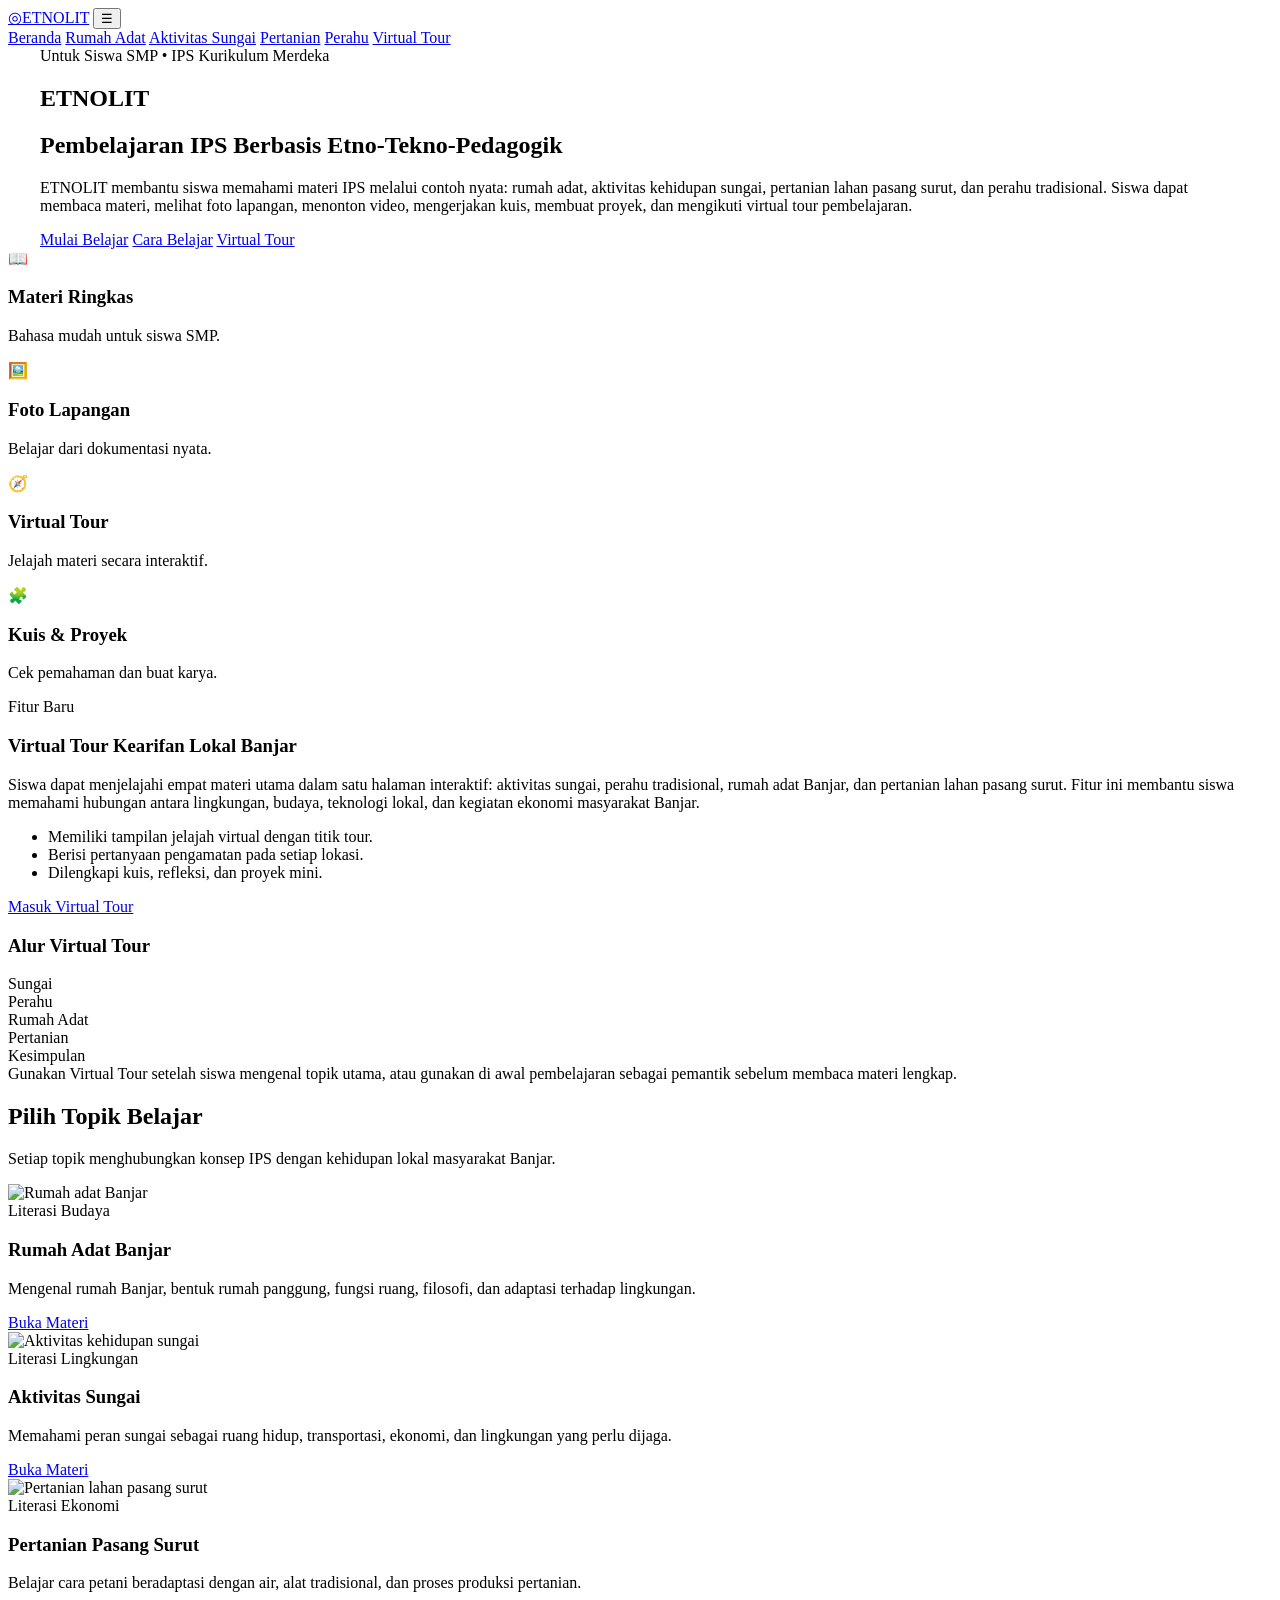
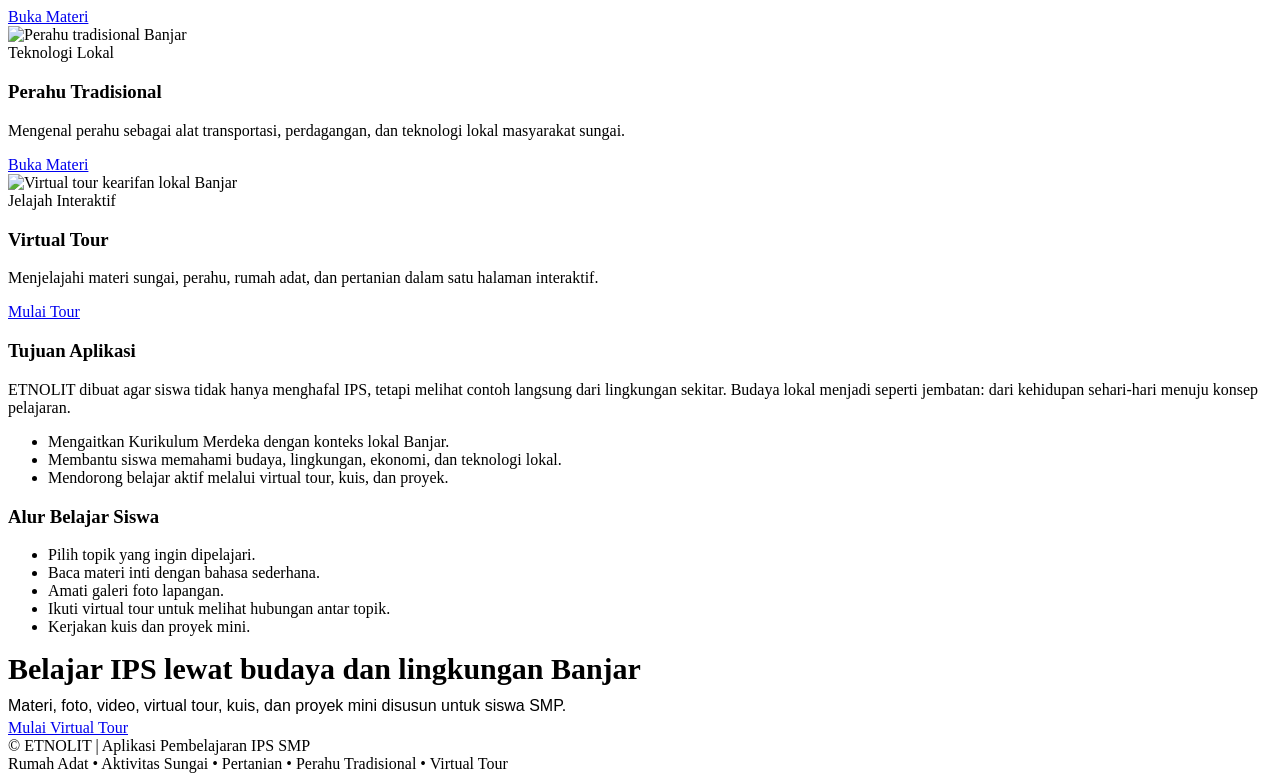
==== index.html @ 30f55ff5 "Add files via upload" ====
<!doctype html>
<html lang="id" style="--hero-img:url('assets/bjm.jpg');">
<head>
  <meta charset="utf-8">
  <meta name="viewport" content="width=device-width,initial-scale=1">
  <meta name="description" content="ETNOLIT adalah aplikasi pembelajaran IPS SMP berbasis Kurikulum Merdeka yang mengintegrasikan kearifan lokal Banjar.">
  <title>Beranda | ETNOLIT</title>
  <link rel="stylesheet" href="style.css">
</head>
<body>

<header class="topbar">
  <div class="container nav">
    <a class="logo" href="index.html"><span class="logo-mark">◎</span><span>ETNOLIT</span></a>
    <button class="mobile-toggle" aria-label="Buka menu">☰</button>
    <nav class="menu">
      <a class="active" href="index.html">Beranda</a>
      <a href="rumah-adat.html">Rumah Adat</a>
      <a href="aktivitas-sungai.html">Aktivitas Sungai</a>
      <a href="pertanian.html">Pertanian</a>
      <a href="perahu.html">Perahu</a>
      <a href="virtual-tour.html">Virtual Tour</a>
    </nav>
  </div>
</header>


<main>
  <section class="hero">
    <video autoplay muted loop playsinline id="hero-video-bg" style="
      position:absolute;
      top:0;
      left:0;
      width:100%;
      height:100%;
      object-fit:cover;
      z-index:1;
    ">
      <source src="assets/video/banjarmasin.mp4" type="video/mp4">
    </video>

    <div class="container hero-content" style="position:relative; z-index:2; padding-left:32px; padding-right:32px; text-align:left;">
      <span class="badge">Untuk Siswa SMP • IPS Kurikulum Merdeka</span>
      <h1>ETNOLIT</h1>
      <h2>Pembelajaran IPS Berbasis Etno-Tekno-Pedagogik</h2>
      <p>
        ETNOLIT membantu siswa memahami materi IPS melalui contoh nyata:
        rumah adat, aktivitas kehidupan sungai, pertanian lahan pasang surut, dan perahu tradisional.
        Siswa dapat membaca materi, melihat foto lapangan, menonton video, mengerjakan kuis,
        membuat proyek, dan mengikuti virtual tour pembelajaran.
      </p>
      <div class="actions">
        <a class="btn orange" href="#topik">Mulai Belajar</a>
        <a class="btn blue" href="#cara">Cara Belajar</a>
        <a class="btn orange" href="virtual-tour.html">Virtual Tour</a>
      </div>
    </div>
  </section>

  <section class="strip" id="cara">
    <div class="container features">
      <article class="feature">
        <div class="feature-icon">📖</div>
        <div>
          <h3>Materi Ringkas</h3>
          <p>Bahasa mudah untuk siswa SMP.</p>
        </div>
      </article>

      <article class="feature">
        <div class="feature-icon">🖼️</div>
        <div>
          <h3>Foto Lapangan</h3>
          <p>Belajar dari dokumentasi nyata.</p>
        </div>
      </article>

      <article class="feature">
        <div class="feature-icon">🧭</div>
        <div>
          <h3>Virtual Tour</h3>
          <p>Jelajah materi secara interaktif.</p>
        </div>
      </article>

      <article class="feature">
        <div class="feature-icon">🧩</div>
        <div>
          <h3>Kuis & Proyek</h3>
          <p>Cek pemahaman dan buat karya.</p>
        </div>
      </article>
    </div>
  </section>


  <section class="section">
    <div class="container grid-2">
      <div class="box">
        <span class="badge">Fitur Baru</span>
        <h3>Virtual Tour Kearifan Lokal Banjar</h3>
        <p>
          Siswa dapat menjelajahi empat materi utama dalam satu halaman interaktif:
          aktivitas sungai, perahu tradisional, rumah adat Banjar, dan pertanian lahan pasang surut.
          Fitur ini membantu siswa memahami hubungan antara lingkungan, budaya, teknologi lokal,
          dan kegiatan ekonomi masyarakat Banjar.
        </p>
        <ul>
          <li>Memiliki tampilan jelajah virtual dengan titik tour.</li>
          <li>Berisi pertanyaan pengamatan pada setiap lokasi.</li>
          <li>Dilengkapi kuis, refleksi, dan proyek mini.</li>
        </ul>
        <a class="btn orange" href="virtual-tour.html">Masuk Virtual Tour</a>
      </div>

      <div class="box">
        <h3>Alur Virtual Tour</h3>
        <div class="concept-flow">
          <div class="flow-step">Sungai</div>
          <div class="flow-step">Perahu</div>
          <div class="flow-step">Rumah Adat</div>
          <div class="flow-step">Pertanian</div>
          <div class="flow-step">Kesimpulan</div>
        </div>
        <div class="ref-box">
          Gunakan Virtual Tour setelah siswa mengenal topik utama, atau gunakan di awal pembelajaran
          sebagai pemantik sebelum membaca materi lengkap.
        </div>
      </div>
    </div>
  </section>


  <section class="section" id="topik">
    <div class="container">
      <div class="section-title"><h2>Pilih Topik Belajar</h2><span class="line"></span></div>
      <p class="lead">Setiap topik menghubungkan konsep IPS dengan kehidupan lokal masyarakat Banjar.</p>

      <div class="grid-4">
        <article class="card">
          <img src="assets/rumah/rumah_29.jpg" alt="Rumah adat Banjar">
          <div class="card-body">
            <span class="badge">Literasi Budaya</span>
            <h3>Rumah Adat Banjar</h3>
            <p>Mengenal rumah Banjar, bentuk rumah panggung, fungsi ruang, filosofi, dan adaptasi terhadap lingkungan.</p>
            <a class="btn small orange" href="rumah-adat.html">Buka Materi</a>
          </div>
        </article>

        <article class="card">
          <img src="assets/sungai/sungai_07.jpeg" alt="Aktivitas kehidupan sungai">
          <div class="card-body">
            <span class="badge">Literasi Lingkungan</span>
            <h3>Aktivitas Sungai</h3>
            <p>Memahami peran sungai sebagai ruang hidup, transportasi, ekonomi, dan lingkungan yang perlu dijaga.</p>
            <a class="btn small blue" href="aktivitas-sungai.html">Buka Materi</a>
          </div>
        </article>

        <article class="card">
          <img src="assets/pertanian/pertanian_05.jpg" alt="Pertanian lahan pasang surut">
          <div class="card-body">
            <span class="badge">Literasi Ekonomi</span>
            <h3>Pertanian Pasang Surut</h3>
            <p>Belajar cara petani beradaptasi dengan air, alat tradisional, dan proses produksi pertanian.</p>
            <a class="btn small green" href="pertanian.html">Buka Materi</a>
          </div>
        </article>

        <article class="card">
          <img src="assets/perahu/perahu_16.jpg" alt="Perahu tradisional Banjar">
          <div class="card-body">
            <span class="badge">Teknologi Lokal</span>
            <h3>Perahu Tradisional</h3>
            <p>Mengenal perahu sebagai alat transportasi, perdagangan, dan teknologi lokal masyarakat sungai.</p>
            <a class="btn small orange" href="perahu.html">Buka Materi</a>
          </div>
        </article>

        <article class="card">
          <img src="assets/sungai/sungai_01.jpg" alt="Virtual tour kearifan lokal Banjar">
          <div class="card-body">
            <span class="badge">Jelajah Interaktif</span>
            <h3>Virtual Tour</h3>
            <p>Menjelajahi materi sungai, perahu, rumah adat, dan pertanian dalam satu halaman interaktif.</p>
            <a class="btn small blue" href="virtual-tour.html">Mulai Tour</a>
          </div>
        </article>
      </div>
    </div>
  </section>


  <section class="section">
    <div class="container grid-2">
      <div class="box">
        <h3>Tujuan Aplikasi</h3>
        <p>
          ETNOLIT dibuat agar siswa tidak hanya menghafal IPS, tetapi melihat contoh langsung dari
          lingkungan sekitar. Budaya lokal menjadi seperti jembatan: dari kehidupan sehari-hari
          menuju konsep pelajaran.
        </p>
        <ul>
          <li>Mengaitkan Kurikulum Merdeka dengan konteks lokal Banjar.</li>
          <li>Membantu siswa memahami budaya, lingkungan, ekonomi, dan teknologi lokal.</li>
          <li>Mendorong belajar aktif melalui virtual tour, kuis, dan proyek.</li>
        </ul>
      </div>

      <div class="box">
        <h3>Alur Belajar Siswa</h3>
        <ul>
          <li>Pilih topik yang ingin dipelajari.</li>
          <li>Baca materi inti dengan bahasa sederhana.</li>
          <li>Amati galeri foto lapangan.</li>
          <li>Ikuti virtual tour untuk melihat hubungan antar topik.</li>
          <li>Kerjakan kuis dan proyek mini.</li>
        </ul>
      </div>
    </div>
  </section>
</main>


<section class="footer-cta">
  <div class="container">
    <div>
      <h2 style="margin:0 0 6px;font-size:30px">Belajar IPS lewat budaya dan lingkungan Banjar</h2>
      <p style="margin:0;font:16px/1.7 Arial,sans-serif">
        Materi, foto, video, virtual tour, kuis, dan proyek mini disusun untuk siswa SMP.
      </p>
    </div>
    <a class="btn orange" href="virtual-tour.html">Mulai Virtual Tour</a>
  </div>
</section>

<footer class="footer">
  <div class="container">
    <div>© <span data-year></span> ETNOLIT | Aplikasi Pembelajaran IPS SMP</div>
    <div>Rumah Adat • Aktivitas Sungai • Pertanian • Perahu Tradisional • Virtual Tour</div>
  </div>
</footer>

<script src="script.js"></script>
</body>
</html>
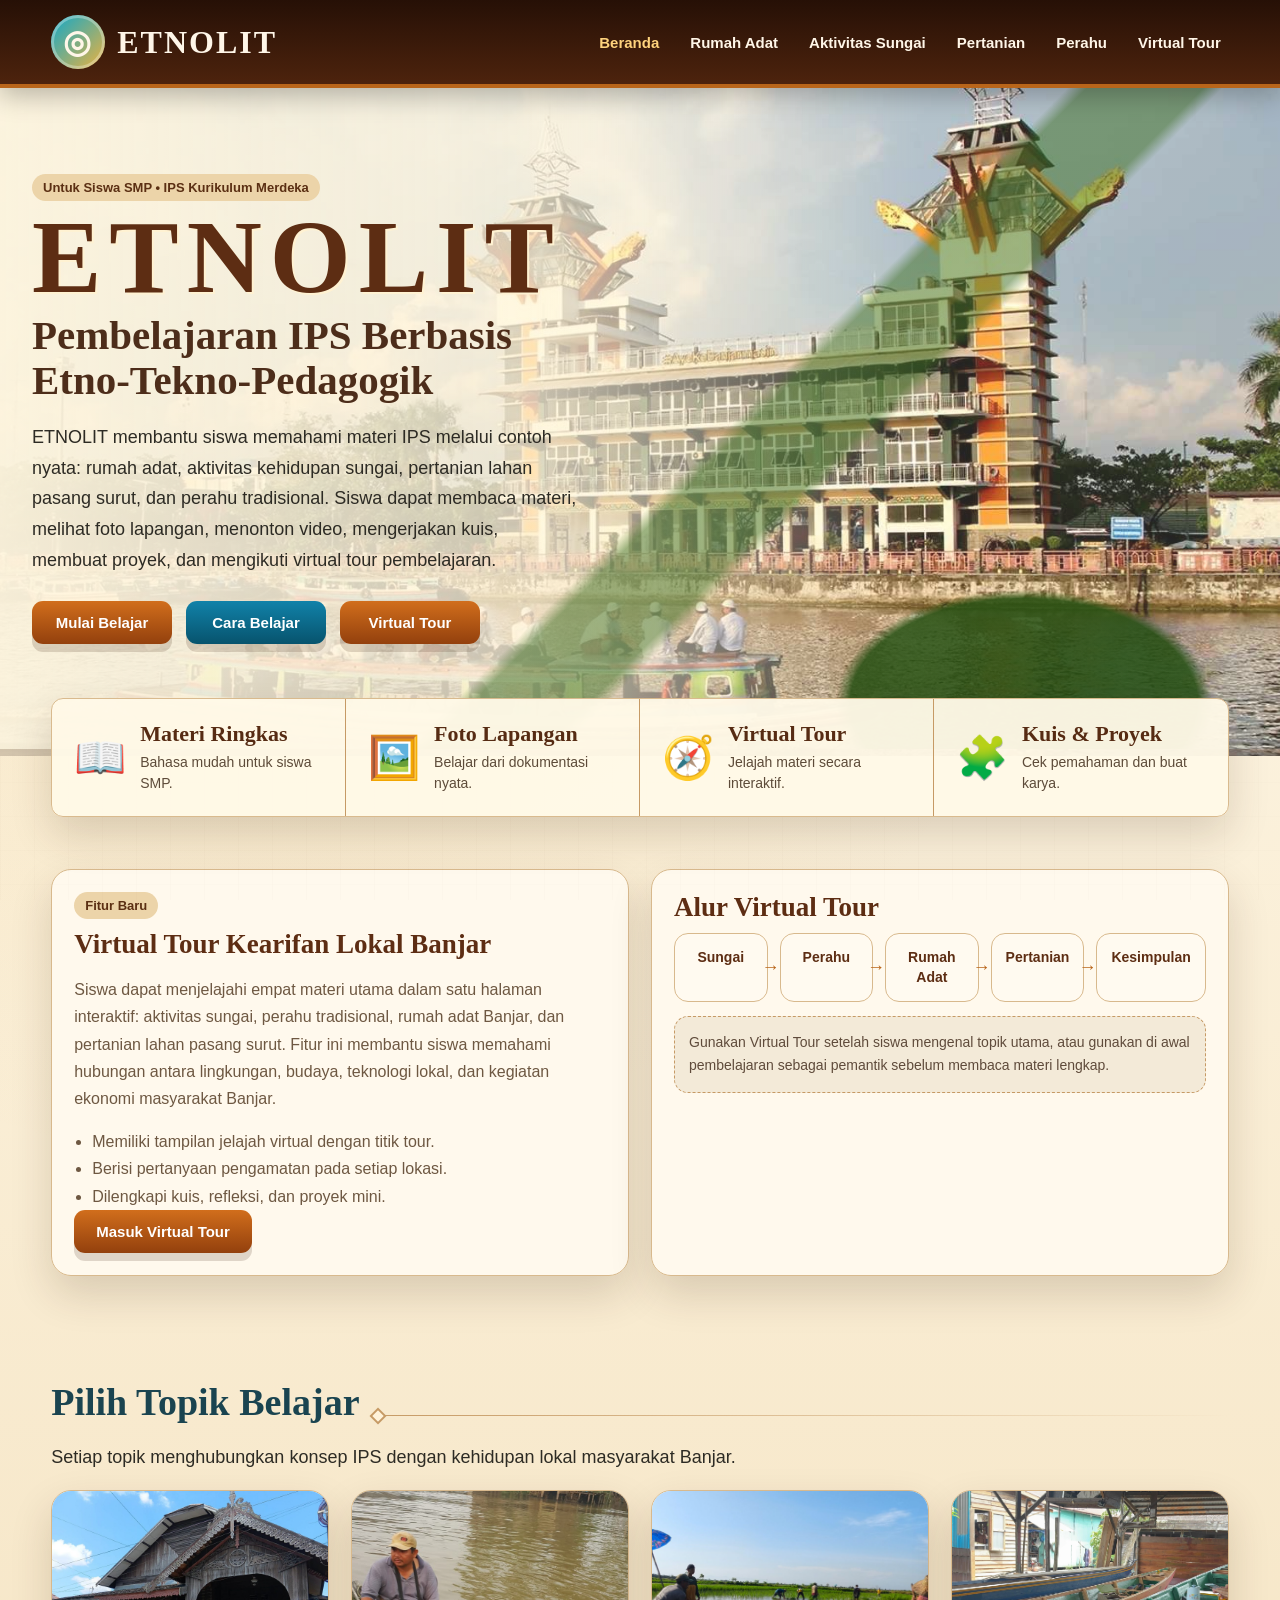
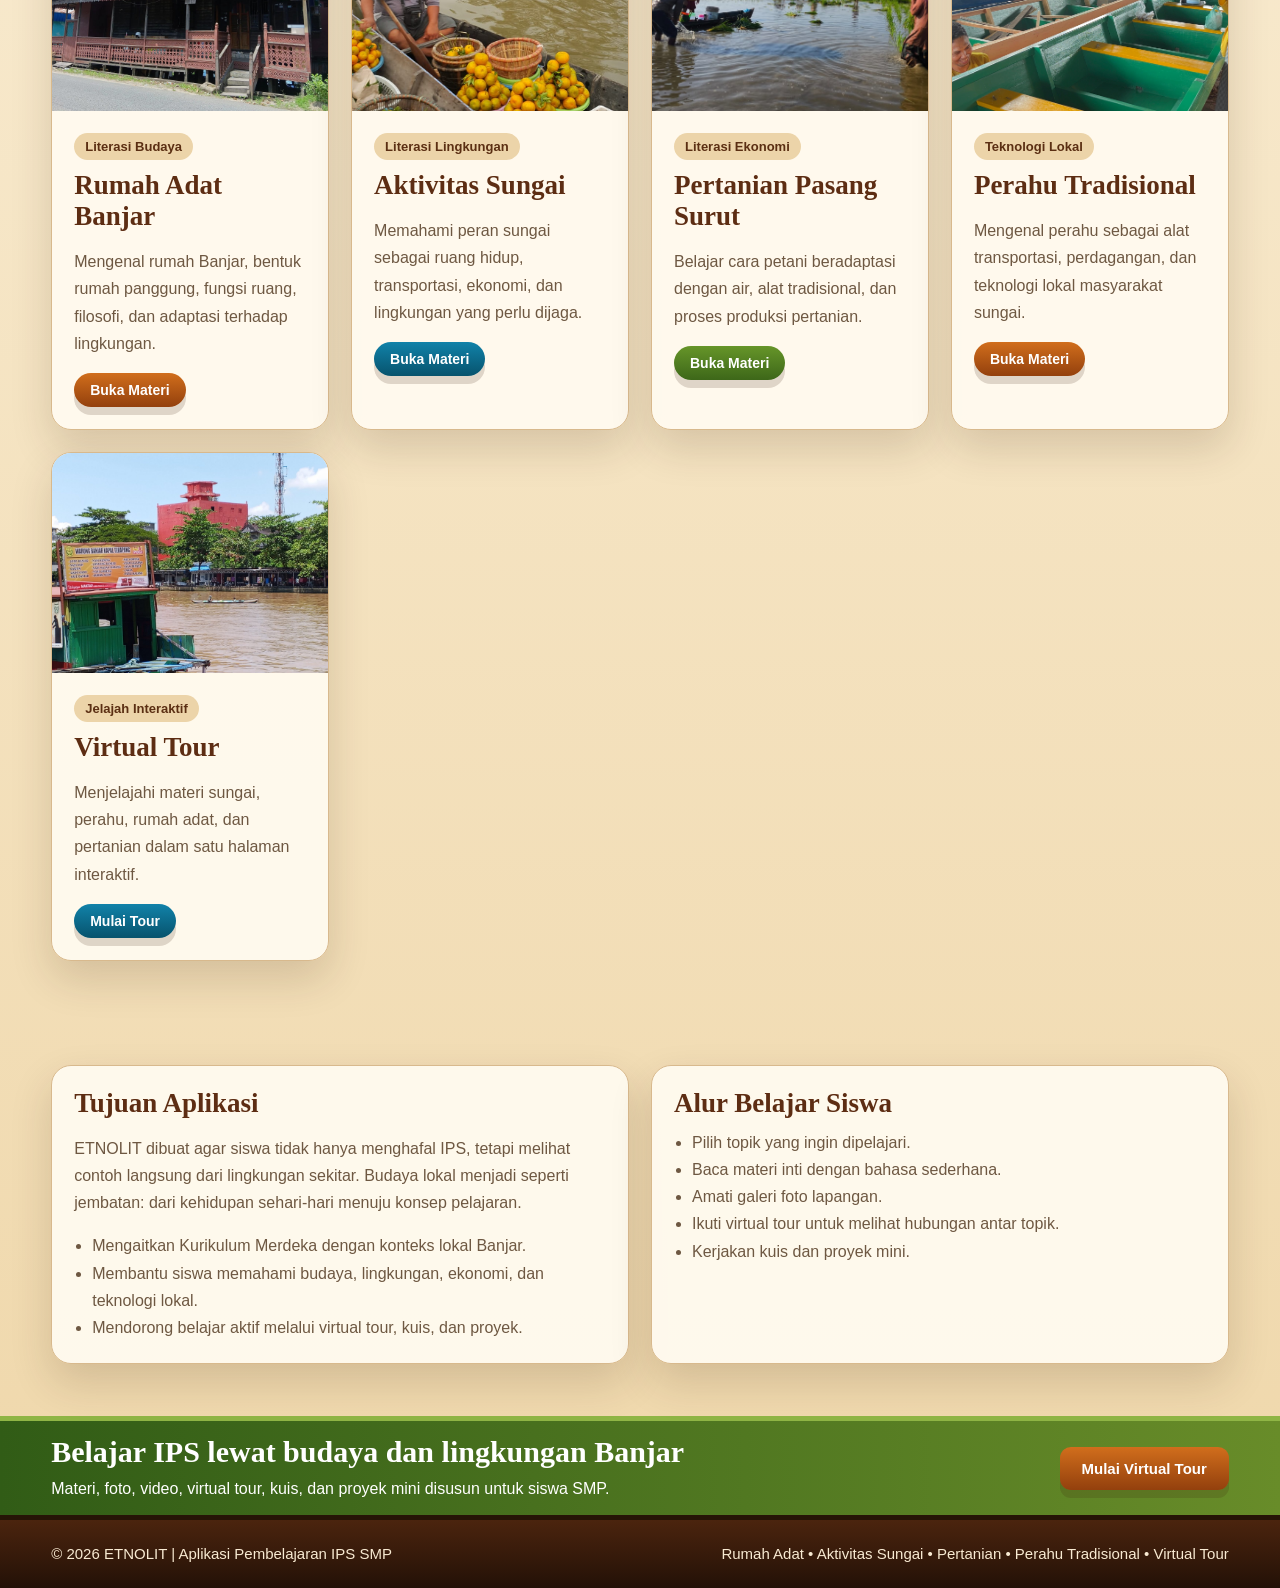
==== commit ac464cec: "Update index.html" ====
--- a/index.html
+++ b/index.html
@@ -1,5 +1,5 @@
 <!doctype html>
-<html lang="id" style="--hero-img:url('assets/bjm.jpg');">
+<html lang="id" style="--hero-img:url('bjm.jpg');">
 <head>
   <meta charset="utf-8">
   <meta name="viewport" content="width=device-width,initial-scale=1">
@@ -36,7 +36,7 @@
       object-fit:cover;
       z-index:1;
     ">
-      <source src="assets/video/banjarmasin.mp4" type="video/mp4">
+      <source src="video/banjarmasin.mp4" type="video/mp4">
     </video>
 
     <div class="container hero-content" style="position:relative; z-index:2; padding-left:32px; padding-right:32px; text-align:left;">
@@ -138,7 +138,7 @@
 
       <div class="grid-4">
         <article class="card">
-          <img src="assets/rumah/rumah_29.jpg" alt="Rumah adat Banjar">
+          <img src="rumah/rumah_29.jpg" alt="Rumah adat Banjar">
           <div class="card-body">
             <span class="badge">Literasi Budaya</span>
             <h3>Rumah Adat Banjar</h3>
@@ -148,7 +148,7 @@
         </article>
 
         <article class="card">
-          <img src="assets/sungai/sungai_07.jpeg" alt="Aktivitas kehidupan sungai">
+          <img src="sungai/sungai_07.jpeg" alt="Aktivitas kehidupan sungai">
           <div class="card-body">
             <span class="badge">Literasi Lingkungan</span>
             <h3>Aktivitas Sungai</h3>
@@ -158,7 +158,7 @@
         </article>
 
         <article class="card">
-          <img src="assets/pertanian/pertanian_05.jpg" alt="Pertanian lahan pasang surut">
+          <img src="pertanian/pertanian_05.jpg" alt="Pertanian lahan pasang surut">
           <div class="card-body">
             <span class="badge">Literasi Ekonomi</span>
             <h3>Pertanian Pasang Surut</h3>
@@ -168,7 +168,7 @@
         </article>
 
         <article class="card">
-          <img src="assets/perahu/perahu_16.jpg" alt="Perahu tradisional Banjar">
+          <img src="perahu/perahu_16.jpg" alt="Perahu tradisional Banjar">
           <div class="card-body">
             <span class="badge">Teknologi Lokal</span>
             <h3>Perahu Tradisional</h3>
@@ -178,7 +178,7 @@
         </article>
 
         <article class="card">
-          <img src="assets/sungai/sungai_01.jpg" alt="Virtual tour kearifan lokal Banjar">
+          <img src="sungai/sungai_01.jpg" alt="Virtual tour kearifan lokal Banjar">
           <div class="card-body">
             <span class="badge">Jelajah Interaktif</span>
             <h3>Virtual Tour</h3>
@@ -243,4 +243,4 @@
 
 <script src="script.js"></script>
 </body>
-</html>+</html>
--- a/style.css
+++ b/style.css
@@ -0,0 +1,526 @@
+:root{
+  --wood:#3d1c0c;
+  --wood2:#613018;
+  --cream:#fff3da;
+  --paper:#fffaf0;
+  --ink:#2b2117;
+  --muted:#6e5842;
+  --blue:#0c6c8c;
+  --green:#47751e;
+  --orange:#c56617;
+  --gold:#e2a83d;
+  --line:#c69a65;
+  --shadow:0 18px 42px rgba(53,28,10,.16);
+  --radius:20px;
+}
+*{box-sizing:border-box}
+html{scroll-behavior:smooth}
+body{
+  margin:0;
+  font-family:Georgia,"Times New Roman",serif;
+  color:var(--ink);
+  background:
+    radial-gradient(circle at 20% 10%, rgba(226,168,61,.18), transparent 28%),
+    linear-gradient(180deg,#fff9eb,#efd7aa);
+}
+body::before{
+  content:"";
+  position:fixed; inset:0;
+  pointer-events:none;
+  opacity:.16;
+  background-image:
+    linear-gradient(90deg, rgba(85,51,24,.08) 1px, transparent 1px),
+    linear-gradient(rgba(85,51,24,.06) 1px, transparent 1px);
+  background-size:34px 34px;
+}
+a{color:inherit;text-decoration:none}
+img{display:block;max-width:100%}
+.container{width:min(1180px,92%);margin:auto}
+.topbar{
+  position:sticky; top:0; z-index:50;
+  background:linear-gradient(180deg,#261006,#4d230d);
+  color:#fff6e8;
+  border-bottom:4px solid #b9651a;
+  box-shadow:0 8px 24px rgba(0,0,0,.25);
+}
+.nav{
+  min-height:84px;
+  display:flex;
+  align-items:center;
+  justify-content:space-between;
+  gap:20px;
+}
+.logo{
+  display:flex;
+  align-items:center;
+  gap:12px;
+  font-size:32px;
+  font-weight:900;
+  letter-spacing:2px;
+}
+.logo-mark{
+  width:54px;height:54px;border-radius:50%;
+  display:grid;place-items:center;
+  background:linear-gradient(135deg,#0fa8ca,#efb23d);
+  box-shadow:inset 0 0 0 3px rgba(255,255,255,.3);
+}
+.menu{
+  display:flex;
+  gap:15px;
+  align-items:center;
+  font:700 15px/1 Arial,sans-serif;
+}
+.menu a{
+  padding:10px 8px;
+  border-radius:8px;
+}
+.menu a:hover,.menu a.active{color:#ffd37d}
+.mobile-toggle{
+  display:none;background:none;border:0;color:#fff;font-size:30px;cursor:pointer
+}
+
+.hero{
+  position:relative;
+  overflow:hidden;
+  min-height:650px;
+  background:
+    linear-gradient(90deg, rgba(255,246,223,.96) 0%, rgba(255,246,223,.78) 42%, rgba(255,246,223,.14) 72%),
+    var(--hero-img) center/cover no-repeat;
+  border-bottom:7px solid rgba(75,38,12,.22);
+}
+.hero::after{
+  content:"";
+  position:absolute; inset:0;
+  background:
+    radial-gradient(ellipse at 80% 93%, rgba(38,80,19,.86) 0 12%, transparent 13%),
+    linear-gradient(135deg, transparent 55%, rgba(60,110,35,.5) 56% 62%, transparent 63%);
+  pointer-events:none;
+}
+.hero-content{
+  position:relative;
+  z-index:2;
+  max-width:610px;
+  padding:86px 0 105px;
+}
+.badge{
+  display:inline-block;
+  padding:7px 11px;
+  border-radius:999px;
+  background:#ecd4a9;
+  color:#5b2f13;
+  font:800 13px/1 Arial,sans-serif;
+  margin-bottom:10px;
+}
+.hero h1{
+  margin:0 0 10px;
+  font-size:clamp(58px,9vw,104px);
+  line-height:.88;
+  letter-spacing:8px;
+  color:#5d2d13;
+  text-shadow:2px 2px 0 #fff2d2;
+}
+.hero h2{
+  margin:0 0 18px;
+  font-size:clamp(25px,3.2vw,42px);
+  line-height:1.12;
+  color:#4d2d1a;
+}
+.hero p,.lead{
+  font:18px/1.7 Arial,sans-serif;
+  color:#2d2b24;
+}
+.actions{display:flex;gap:14px;flex-wrap:wrap;margin-top:26px}
+.btn{
+  display:inline-flex;
+  align-items:center;
+  justify-content:center;
+  gap:10px;
+  min-width:140px;
+  padding:14px 22px;
+  border-radius:11px;
+  color:#fff;
+  font:800 15px/1 Arial,sans-serif;
+  box-shadow:0 8px 0 rgba(60,30,11,.16);
+  transition:.2s ease;
+  border:0;
+  cursor:pointer;
+}
+.btn:hover{transform:translateY(-2px)}
+.orange{background:linear-gradient(#d16e1c,#93400d)}
+.blue{background:linear-gradient(#1182a9,#07536d)}
+.green{background:linear-gradient(#669529,#3d6719)}
+.small{padding:10px 16px;min-width:0;border-radius:999px;font-size:14px}
+
+.strip{
+  position:relative;
+  z-index:6;
+  margin-top:-58px;
+}
+.features{
+  display:grid;
+  grid-template-columns:repeat(4,1fr);
+  background:rgba(255,249,232,.96);
+  border:1px solid #d9ba8e;
+  border-radius:12px;
+  box-shadow:var(--shadow);
+  overflow:hidden;
+}
+.feature{
+  display:flex;
+  align-items:center;
+  gap:14px;
+  padding:22px;
+  border-right:1px solid var(--line);
+}
+.feature:last-child{border-right:0}
+.feature-icon{font-size:42px}
+.feature h3{margin:0 0 5px;color:#562b13;font-size:22px}
+.feature p{margin:0;font:14px/1.5 Arial,sans-serif;color:#5d4b39}
+
+.section{padding:52px 0}
+.section-title{
+  display:flex;
+  align-items:end;
+  gap:12px;
+  margin-bottom:6px;
+}
+.section-title h2{
+  margin:0;
+  font-size:38px;
+  color:#1a4450;
+}
+.line{
+  height:1px;
+  flex:1;
+  background:linear-gradient(90deg,var(--line),transparent);
+  position:relative;
+  top:-8px;
+}
+.line::before{
+  content:"";
+  width:8px;height:8px;
+  border:2px solid var(--line);
+  background:var(--cream);
+  position:absolute;left:0;top:-5px;
+  transform:rotate(45deg);
+}
+.grid-4{display:grid;grid-template-columns:repeat(4,1fr);gap:22px}
+.grid-3{display:grid;grid-template-columns:repeat(3,1fr);gap:22px}
+.grid-2{display:grid;grid-template-columns:repeat(2,1fr);gap:22px}
+.card,.box,.quiz-card,.project-card,.video-card{
+  background:rgba(255,250,239,.96);
+  border:1px solid #d8b98d;
+  border-radius:var(--radius);
+  box-shadow:var(--shadow);
+  overflow:hidden;
+}
+.card{display:flex;flex-direction:column}
+.card img{height:220px;width:100%;object-fit:cover}
+.card-body,.box,.quiz-card,.project-card,.video-card{padding:22px}
+.card h3,.box h3,.project-card h3,.video-card h3{
+  margin:0 0 10px;
+  color:#5d2d13;
+  font-size:27px;
+}
+.card p,.box p,.box li,.quiz-card p,.project-card p,.project-card li,.video-card p{
+  font:16px/1.7 Arial,sans-serif;
+  color:var(--muted);
+}
+.box ul{padding-left:18px;margin:0}
+.topic-hero{
+  padding:68px 0 54px;
+  background:
+    linear-gradient(90deg,rgba(255,246,221,.96),rgba(255,246,221,.62)),
+    var(--topic-img) center/cover no-repeat;
+  border-bottom:5px solid #b86b1e;
+}
+.topic-hero .box{
+  background:rgba(255,250,239,.88);
+}
+.topic-hero h1{
+  margin:0 0 12px;
+  font-size:52px;
+  color:#5d2d13;
+  text-shadow:1px 1px 0 #fff4d8;
+}
+.topic-hero p{
+  max-width:770px;
+  font:19px/1.72 Arial,sans-serif;
+  color:#2d2b24;
+}
+.topic-layout{
+  display:grid;
+  grid-template-columns:1.15fr .85fr;
+  gap:22px;
+  align-items:start;
+}
+.gallery{
+  display:grid;
+  grid-template-columns:repeat(3,1fr);
+  gap:18px;
+}
+.gallery-item{
+  border:1px solid #d8b98d;
+  border-radius:16px;
+  overflow:hidden;
+  box-shadow:0 10px 18px rgba(58,31,11,.11);
+  background:#fffaf0;
+}
+.gallery-item img{
+  width:100%;
+  height:230px;
+  object-fit:cover;
+}
+.caption{
+  padding:11px 13px;
+  font:14px/1.55 Arial,sans-serif;
+  color:#5f4b3b;
+}
+.video-thumb{
+  height:175px;
+  border-radius:14px;
+  overflow:hidden;
+  position:relative;
+  margin-bottom:12px;
+}
+.video-thumb img{height:100%;width:100%;object-fit:cover;filter:saturate(.92) brightness(.86)}
+.play{
+  position:absolute;inset:0;
+  display:grid;
+  place-items:center;
+  color:#fff;
+  font-size:58px;
+  text-shadow:0 5px 16px rgba(0,0,0,.45);
+}
+.video-note{
+  display:inline-block;
+  margin-top:6px;
+  padding:7px 10px;
+  border-radius:999px;
+  background:#e3f2f7;
+  color:#0a5872;
+  font:800 12px Arial,sans-serif;
+}
+.option{
+  display:block;
+  width:100%;
+  margin:10px 0;
+  padding:13px 14px;
+  text-align:left;
+  border:1px solid #ceaa79;
+  border-radius:12px;
+  background:#fffef9;
+  color:#382c22;
+  font:16px/1.5 Arial,sans-serif;
+  cursor:pointer;
+}
+.option.correct{background:#e2f1d4;border-color:#7da24e}
+.option.wrong{background:#f5d9d1;border-color:#bd715c}
+.quiz-result{
+  display:none;
+  margin-top:10px;
+  font:800 15px/1.5 Arial,sans-serif;
+  color:#315b16;
+}
+.project-card ol{margin:0;padding-left:18px}
+.project-card li{margin-bottom:7px}
+.accordion{display:grid;gap:12px}
+.accordion-item{
+  background:#fffaf0;
+  border:1px solid #d8b98d;
+  border-radius:15px;
+  overflow:hidden;
+}
+.accordion-btn{
+  width:100%;
+  display:flex;
+  justify-content:space-between;
+  align-items:center;
+  padding:16px 18px;
+  background:none;
+  border:0;
+  cursor:pointer;
+  font:800 17px/1.4 Arial,sans-serif;
+  color:#4f2d16;
+}
+.accordion-body{display:none;padding:0 18px 18px}
+.accordion-item.open .accordion-body{display:block}
+.footer-cta{
+  background:linear-gradient(90deg,#315c16,#688c29);
+  color:#fff;
+  border-top:5px solid #8fb545;
+  border-bottom:5px solid #261406;
+}
+.footer-cta .container{
+  min-height:94px;
+  display:flex;
+  align-items:center;
+  justify-content:space-between;
+  gap:18px;
+}
+.footer{
+  background:linear-gradient(180deg,#4b240e,#231107);
+  color:#f8ead2;
+  padding:22px 0;
+  font:15px/1.6 Arial,sans-serif;
+}
+.footer .container{
+  display:flex;
+  justify-content:space-between;
+  gap:16px;
+  flex-wrap:wrap;
+}
+@media(max-width:1000px){
+  .grid-4{grid-template-columns:repeat(2,1fr)}
+  .grid-3,.grid-2,.gallery,.topic-layout{grid-template-columns:1fr}
+}
+@media(max-width:860px){
+  .mobile-toggle{display:block}
+  .menu{
+    display:none;
+    position:absolute;
+    left:0;right:0;top:84px;
+    background:#321708;
+    padding:20px;
+    flex-direction:column;
+    align-items:flex-start;
+  }
+  .menu.open{display:flex}
+  .features{grid-template-columns:1fr}
+  .feature{border-right:0;border-bottom:1px solid var(--line)}
+  .feature:last-child{border-bottom:0}
+  .grid-4{grid-template-columns:1fr}
+  .footer-cta .container{flex-direction:column;text-align:center;padding:24px 0}
+  .hero-content{padding:58px 0 92px}
+}
+
+
+/* Kurikulum Revisi content blocks */
+.hero-content{
+  text-align:left !important;
+  margin-left:0 !important;
+}
+.kurikulum-map{
+  display:grid;
+  grid-template-columns:repeat(4,1fr);
+  gap:16px;
+}
+.kurikulum-chip{
+  background:#fffaf0;
+  border:1px solid #d8b98d;
+  border-radius:16px;
+  padding:16px;
+  box-shadow:0 8px 18px rgba(58,31,11,.09);
+}
+.kurikulum-chip b{
+  display:block;
+  color:#5d2d13;
+  margin-bottom:6px;
+  font-size:17px;
+}
+.kurikulum-chip span{
+  font:14px/1.55 Arial,sans-serif;
+  color:#6e5842;
+}
+.lesson-block{
+  background:rgba(255,250,239,.96);
+  border:1px solid #d8b98d;
+  border-radius:20px;
+  box-shadow:var(--shadow);
+  padding:24px;
+}
+.lesson-block h3{
+  margin:0 0 12px;
+  color:#5d2d13;
+  font-size:28px;
+}
+.lesson-block h4{
+  margin:18px 0 8px;
+  color:#1a4450;
+  font-size:21px;
+}
+.lesson-block p,.lesson-block li{
+  font:16px/1.75 Arial,sans-serif;
+  color:#6e5842;
+}
+.lesson-block ul,.lesson-block ol{
+  padding-left:20px;
+}
+.keywords{
+  display:flex;
+  gap:8px;
+  flex-wrap:wrap;
+  margin:12px 0 0;
+}
+.keyword{
+  display:inline-block;
+  padding:7px 10px;
+  border-radius:999px;
+  background:#e7f2d9;
+  color:#355914;
+  font:800 12px Arial,sans-serif;
+}
+.concept-flow{
+  display:grid;
+  grid-template-columns:repeat(5,1fr);
+  gap:12px;
+  align-items:stretch;
+}
+.flow-step{
+  background:#fffaf0;
+  border:1px solid #d8b98d;
+  border-radius:14px;
+  padding:14px;
+  text-align:center;
+  font:800 14px/1.4 Arial,sans-serif;
+  color:#5d2d13;
+  position:relative;
+}
+.flow-step:not(:last-child)::after{
+  content:"→";
+  position:absolute;
+  right:-13px;
+  top:50%;
+  transform:translateY(-50%);
+  color:#b9651a;
+  font-size:18px;
+}
+.checklist{
+  list-style:none;
+  padding-left:0 !important;
+}
+.checklist li{
+  position:relative;
+  padding-left:30px;
+  margin-bottom:9px;
+}
+.checklist li::before{
+  content:"✓";
+  position:absolute;
+  left:0;
+  top:0;
+  width:22px;height:22px;
+  display:grid;
+  place-items:center;
+  border-radius:50%;
+  background:#e7f2d9;
+  color:#355914;
+  font-weight:900;
+}
+.ref-box{
+  margin-top:14px;
+  padding:14px;
+  border-radius:14px;
+  background:#f3ead8;
+  border:1px dashed #c69a65;
+  font:14px/1.65 Arial,sans-serif;
+  color:#5f4b3b;
+}
+@media(max-width:1000px){
+  .kurikulum-map{grid-template-columns:repeat(2,1fr)}
+  .concept-flow{grid-template-columns:1fr}
+  .flow-step:not(:last-child)::after{content:"↓";right:auto;left:50%;top:auto;bottom:-17px;transform:translateX(-50%)}
+}
+@media(max-width:700px){
+  .kurikulum-map{grid-template-columns:1fr}
+}
